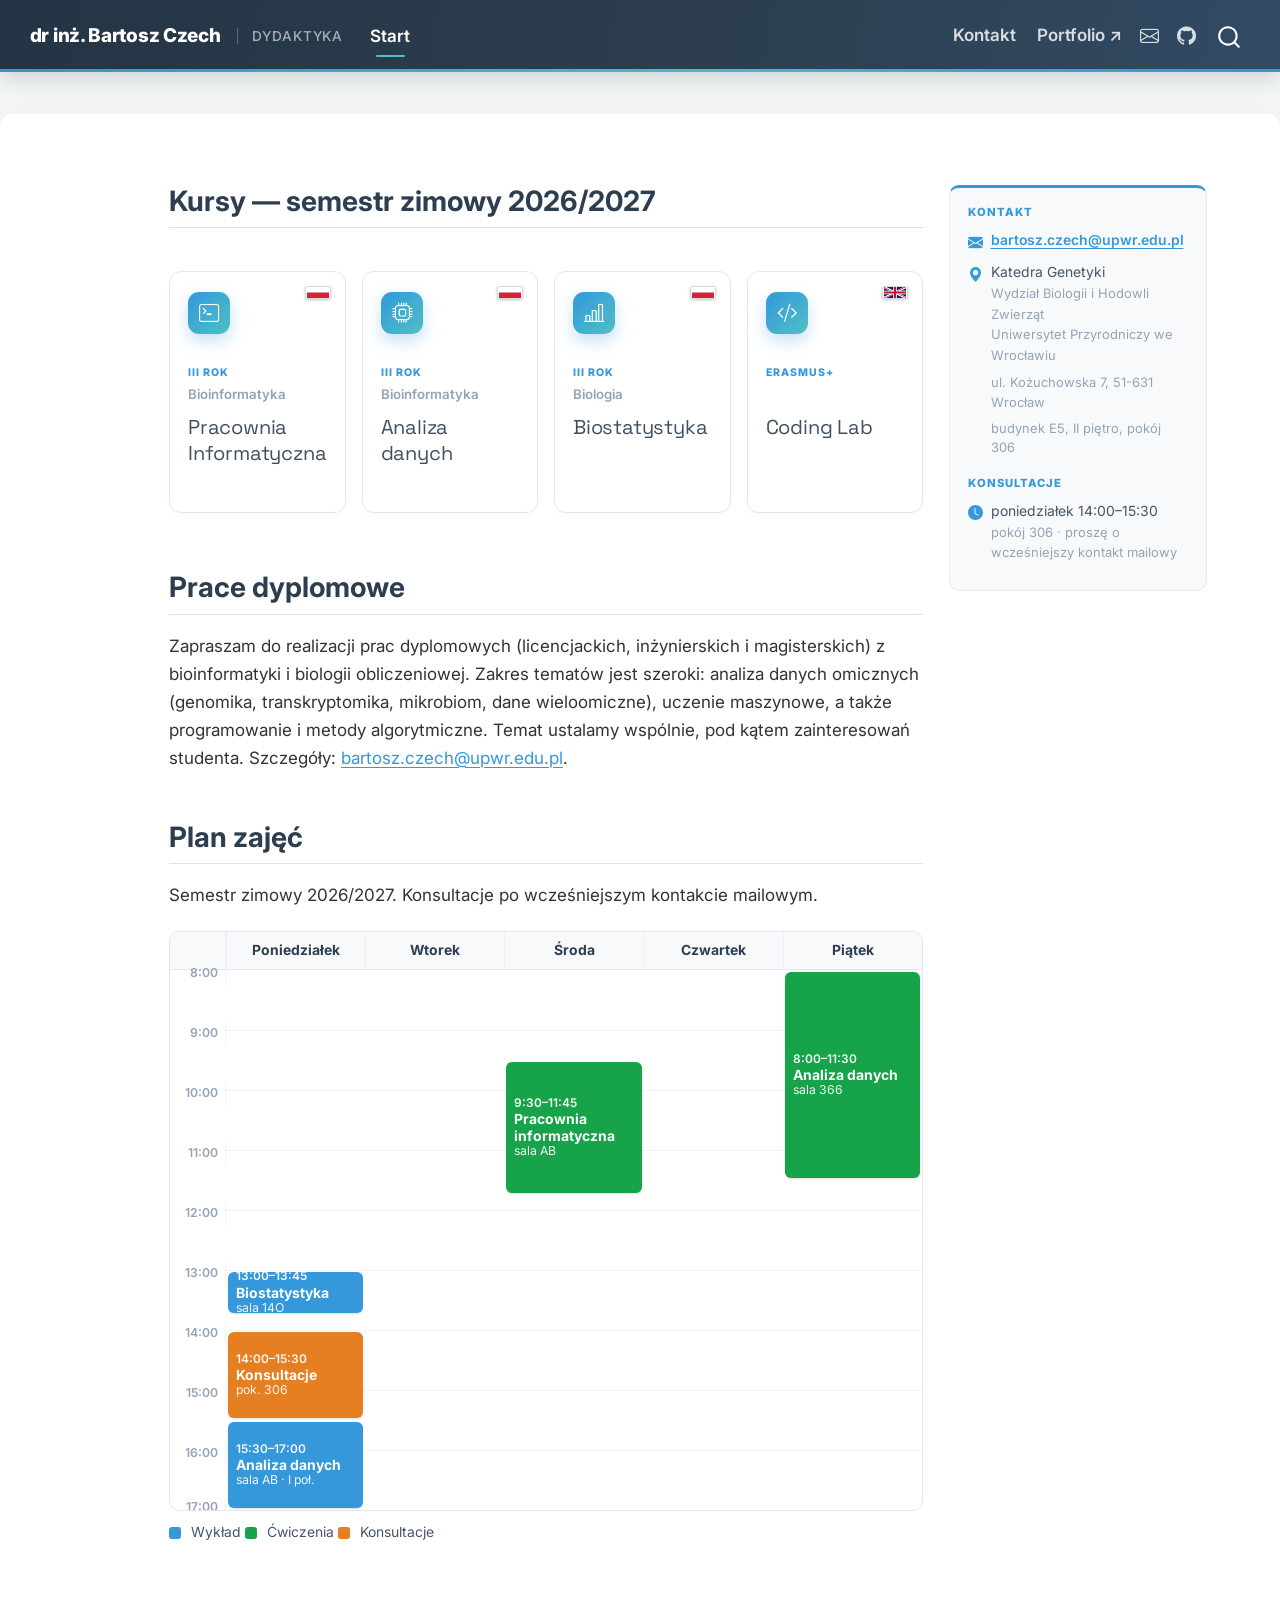
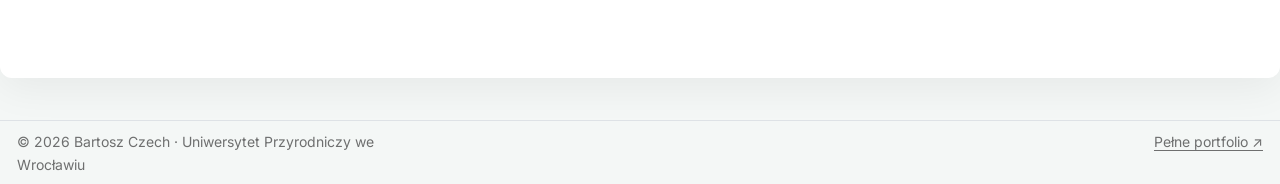
==== teaching/index.html @ 83b8ad3a "feat: add Quarto teaching site at /teaching/" ====
<!DOCTYPE html>
<html xmlns="http://www.w3.org/1999/xhtml" lang="en" xml:lang="en"><head>

<meta charset="utf-8">
<meta name="generator" content="quarto-1.10.18">

<meta name="viewport" content="width=device-width, initial-scale=1.0, user-scalable=yes">


<title>Bartosz Czech — Dydaktyka – dr inż. Bartosz Czech</title>
<style>
/* Default styles provided by pandoc.
** See https://pandoc.org/MANUAL.html#variables-for-html for config info.
*/
span.smallcaps{font-variant: small-caps;}
div.columns{display: flex; gap: 1.5em;}
div.column{flex: auto;}
@media screen {
div.columns{gap: min(4vw, 1.5em);}
div.column{overflow-x: auto;}
}
div.hanging-indent{margin-left: 1.5em; text-indent: -1.5em;}
ul.task-list{list-style: none;}
ul.task-list li input[type="checkbox"] {
  width: 0.8em;
  margin: 0 0.8em 0.2em -1em; /* quarto-specific, see https://github.com/quarto-dev/quarto-cli/issues/4556 */ 
  vertical-align: middle;
}
</style>


<script src="site_libs/quarto-nav/quarto-nav.js"></script>
<script src="site_libs/clipboard/clipboard.min.js"></script>
<script src="site_libs/quarto-search/autocomplete.umd.js"></script>
<script src="site_libs/quarto-search/fuse.min.js"></script>
<script src="site_libs/quarto-search/quarto-search.js"></script>
<meta name="quarto:offset" content="./">
<script src="site_libs/quarto-html/quarto.js" type="module"></script>
<script src="site_libs/quarto-html/tabsets/tabsets.js" type="module"></script>
<script src="site_libs/quarto-html/popper.min.js"></script>
<script src="site_libs/quarto-html/tippy.umd.min.js"></script>
<script src="site_libs/quarto-html/anchor.min.js"></script>
<link href="site_libs/quarto-html/tippy.css" rel="stylesheet">
<link href="site_libs/quarto-html/quarto-syntax-highlighting-64a204ab8560d761af7679ceaba22944.css" rel="stylesheet" id="quarto-text-highlighting-styles">
<script src="site_libs/bootstrap/bootstrap.min.js"></script>
<link href="site_libs/bootstrap/bootstrap-icons.css" rel="stylesheet">
<link href="site_libs/bootstrap/bootstrap-97f51dfbf17e5d8adc5212f2f78171d1.min.css" rel="stylesheet" append-hash="true" id="quarto-bootstrap" data-mode="light">
<script id="quarto-search-options" type="application/json">{
  "location": "navbar",
  "copy-button": false,
  "collapse-after": 3,
  "panel-placement": "end",
  "type": "overlay",
  "limit": 50,
  "keyboard-shortcut": [
    "f",
    "/",
    "s"
  ],
  "language": {
    "search-no-results-text": "No results",
    "search-matching-documents-text": "matching documents",
    "search-copy-link-title": "Copy link to search",
    "search-hide-matches-text": "Hide additional matches",
    "search-more-match-text": "more match in this document",
    "search-more-matches-text": "more matches in this document",
    "search-clear-button-title": "Clear",
    "search-text-placeholder": "",
    "search-detached-cancel-button-title": "Cancel",
    "search-submit-button-title": "Submit",
    "search-label": "Search"
  }
}</script>
<style>html{ scroll-behavior: smooth; }</style>


</head>

<body class="nav-fixed quarto-light">

<div id="quarto-search-results"></div>
  <header id="quarto-header" class="headroom fixed-top">
    <nav class="navbar navbar-expand-lg " data-bs-theme="dark">
      <div class="navbar-container container-fluid">
      <div class="navbar-brand-container mx-auto">
    <a class="navbar-brand" href="./index.html">
    <span class="navbar-title">dr inż. Bartosz Czech</span>
    </a>
  </div>
            <div id="quarto-search" class="" title="Search"></div>
          <button class="navbar-toggler" type="button" data-bs-toggle="collapse" data-bs-target="#navbarCollapse" aria-controls="navbarCollapse" role="menu" aria-expanded="false" aria-label="Toggle navigation" onclick="if (window.quartoToggleHeadroom) { window.quartoToggleHeadroom(); }">
  <span class="navbar-toggler-icon"></span>
</button>
          <div class="collapse navbar-collapse" id="navbarCollapse">
            <ul class="navbar-nav navbar-nav-scroll me-auto">
  <li class="nav-item">
    <a class="nav-link active" href="./index.html" aria-current="page"> 
<span class="menu-text">Start</span></a>
  </li>  
</ul>
            <ul class="navbar-nav navbar-nav-scroll ms-auto">
  <li class="nav-item">
    <a class="nav-link" href="./index.html#kontakt"> 
<span class="menu-text">Kontakt</span></a>
  </li>  
  <li class="nav-item">
    <a class="nav-link" href="https://bczech.github.io"> 
<span class="menu-text">Portfolio ↗</span></a>
  </li>  
  <li class="nav-item compact">
    <a class="nav-link" href="mailto:bartosz.czech@upwr.edu.pl"> <i class="bi bi-envelope" role="img" aria-label="Email">
</i> 
<span class="menu-text"></span></a>
  </li>  
  <li class="nav-item compact">
    <a class="nav-link" href="https://github.com/bczech"> <i class="bi bi-github" role="img" aria-label="GitHub">
</i> 
<span class="menu-text"></span></a>
  </li>  
</ul>
          </div> <!-- /navcollapse -->
            <div class="quarto-navbar-tools">
</div>
      </div> <!-- /container-fluid -->
    </nav>
</header>
<!-- content -->
<div id="quarto-content" class="quarto-container page-columns page-rows-contents page-layout-article page-navbar">
<!-- sidebar -->
<!-- margin-sidebar -->
    <div id="quarto-margin-sidebar" class="sidebar margin-sidebar zindex-bottom">
    </div>
<!-- main -->
<main class="content page-columns page-full" id="quarto-document-content"><header id="title-block-header" class="quarto-title-block"></header>




<section id="kursy-semestr-zimowy-20262027" class="level2 page-columns page-full">
<h2 class="anchored" data-anchor-id="kursy-semestr-zimowy-20262027">Kursy — semestr zimowy 2026/2027</h2>

<div class="no-row-height column-margin column-container"><div class="">
<div id="kontakt" class="contact-card">
<p><span class="cc-label">Kontakt</span></p>
<p><span class="cc-row"><span class="bi bi-envelope-fill"></span><a href="mailto:bartosz.czech@upwr.edu.pl">bartosz.czech@upwr.edu.pl</a></span></p>
<p><span class="cc-row"><span class="bi bi-geo-alt-fill"></span><span class="cc-grp">Katedra Genetyki<br><span class="cc-dim">Wydział Biologii i Hodowli Zwierząt</span><br><span class="cc-dim">Uniwersytet Przyrodniczy we Wrocławiu</span></span><span class="cc-grp cc-dim">ul. Kożuchowska 7, 51-631 Wrocław</span><span class="cc-grp cc-dim">budynek E5, II piętro, pokój 306</span></span></p>
<p><span class="cc-label second">Konsultacje</span></p>
<p><span class="cc-row"><span class="bi bi-clock-fill"></span>poniedziałek 14:00–15:30<br><span class="cc-dim">pokój 306 · proszę o wcześniejszy kontakt mailowy</span></span></p>
</div>
</div></div><div class="card-grid">
<div class="course-card">
<p><span class="card-flag" role="img" aria-label="Zajęcia w języku polskim" title="Zajęcia po polsku"><svg viewbox="0 0 60 30"><rect width="60" height="15" fill="#fff"></rect><rect y="15" width="60" height="15" fill="#D4213D"></rect></svg></span> <span class="card-icon bi bi-terminal"></span></p>
<div class="kicker">
<p><span class="c-year">III rok</span> <span class="c-field">Bioinformatyka</span></p>
</div>
<section id="pracownia-informatyczna" class="level3">
<h3 class="anchored" data-anchor-id="pracownia-informatyczna"><a href="./kursy/pracownia-informatyczna.html" class="stretched-link">Pracownia Informatyczna</a></h3>
</section>
</div>
<div class="course-card">
<p><span class="card-flag" role="img" aria-label="Zajęcia w języku polskim" title="Zajęcia po polsku"><svg viewbox="0 0 60 30"><rect width="60" height="15" fill="#fff"></rect><rect y="15" width="60" height="15" fill="#D4213D"></rect></svg></span> <span class="card-icon bi bi-cpu"></span></p>
<div class="kicker">
<p><span class="c-year">III rok</span> <span class="c-field">Bioinformatyka</span></p>
</div>
<section id="analiza-danych" class="level3">
<h3 class="anchored" data-anchor-id="analiza-danych"><a href="./kursy/analiza-danych.html" class="stretched-link">Analiza danych</a></h3>
</section>
</div>
<div class="course-card">
<p><span class="card-flag" role="img" aria-label="Zajęcia w języku polskim" title="Zajęcia po polsku"><svg viewbox="0 0 60 30"><rect width="60" height="15" fill="#fff"></rect><rect y="15" width="60" height="15" fill="#D4213D"></rect></svg></span> <span class="card-icon bi bi-bar-chart-line"></span></p>
<div class="kicker">
<p><span class="c-year">III rok</span> <span class="c-field">Biologia</span></p>
</div>
<section id="biostatystyka" class="level3">
<h3 class="anchored" data-anchor-id="biostatystyka"><a href="./kursy/biostatystyka.html" class="stretched-link">Biostatystyka</a></h3>
</section>
</div>
<div class="course-card">
<p><span class="card-flag" role="img" aria-label="Course taught in English" title="Taught in English"><svg viewbox="0 0 60 30"><clippath id="ukc1"><path d="M0,0 v30 h60 v-30 z"></path></clippath><clippath id="ukc2"><path d="M30,15 h30 v15 z v15 h-30 z h-30 v-15 z v-15 h30 z"></path></clippath><g clip-path="url(#ukc1)"><path d="M0,0 v30 h60 v-30 z" fill="#012169"></path><path d="M0,0 L60,30 M60,0 L0,30" stroke="#fff" stroke-width="6"></path><path d="M0,0 L60,30 M60,0 L0,30" clip-path="url(#ukc2)" stroke="#C8102E" stroke-width="4"></path><path d="M30,0 v30 M0,15 h60" stroke="#fff" stroke-width="10"></path><path d="M30,0 v30 M0,15 h60" stroke="#C8102E" stroke-width="6"></path></g></svg></span> <span class="card-icon bi bi-code-slash"></span></p>
<div class="kicker">
<p><span class="c-year">Erasmus+</span> <span class="c-field">&nbsp;</span></p>
</div>
<section id="coding-lab" class="level3">
<h3 class="anchored" data-anchor-id="coding-lab"><a href="./kursy/coding-lab.html" class="stretched-link">Coding Lab</a></h3>
</section>
</div>
</div>
</section>
<section id="prace-dyplomowe" class="level2">
<h2 class="anchored" data-anchor-id="prace-dyplomowe">Prace dyplomowe</h2>
<p>Zapraszam do realizacji prac dyplomowych (licencjackich, inżynierskich i magisterskich) z bioinformatyki i biologii obliczeniowej. Zakres tematów jest szeroki: analiza danych omicznych (genomika, transkryptomika, mikrobiom, dane wieloomiczne), uczenie maszynowe, a także programowanie i metody algorytmiczne. Temat ustalamy wspólnie, pod kątem zainteresowań studenta. Szczegóły: <a href="mailto:bartosz.czech@upwr.edu.pl">bartosz.czech@upwr.edu.pl</a>.</p>
</section>
<section id="plan" class="level2">
<h2 class="anchored" data-anchor-id="plan">Plan zajęć</h2>
<p>Semestr zimowy 2026/2027. Konsultacje po wcześniejszym kontakcie mailowym.</p>
<div class="timetable-wrap">
<div class="timetable">
<div class="corner">

</div>
<div class="day-head" style="grid-column:2">
Poniedziałek
</div>
<div class="day-head" style="grid-column:3">
Wtorek
</div>
<div class="day-head" style="grid-column:4">
Środa
</div>
<div class="day-head" style="grid-column:5">
Czwartek
</div>
<div class="day-head" style="grid-column:6">
Piątek
</div>
<div class="time-label" style="grid-row:2">
8:00
</div>
<div class="time-label" style="grid-row:6">
9:00
</div>
<div class="time-label" style="grid-row:10">
10:00
</div>
<div class="time-label" style="grid-row:14">
11:00
</div>
<div class="time-label" style="grid-row:18">
12:00
</div>
<div class="time-label" style="grid-row:22">
13:00
</div>
<div class="time-label" style="grid-row:26">
14:00
</div>
<div class="time-label" style="grid-row:30">
15:00
</div>
<div class="time-label" style="grid-row:34">
16:00
</div>
<div class="time-label end" style="grid-row:37">
17:00
</div>
<div class="hour-line" style="grid-row:6">

</div>
<div class="hour-line" style="grid-row:10">

</div>
<div class="hour-line" style="grid-row:14">

</div>
<div class="hour-line" style="grid-row:18">

</div>
<div class="hour-line" style="grid-row:22">

</div>
<div class="hour-line" style="grid-row:26">

</div>
<div class="hour-line" style="grid-row:30">

</div>
<div class="hour-line" style="grid-row:34">

</div>
<div class="ev wyklad" style="grid-column:2;grid-row:22/25">
<span class="t">13:00–13:45</span><span class="n">Biostatystyka</span><span class="r">sala 14O</span>
</div>
<div class="ev konsultacje" style="grid-column:2;grid-row:26/32">
<span class="t">14:00–15:30</span><span class="n">Konsultacje</span><span class="r">pok. 306</span>
</div>
<div class="ev wyklad" style="grid-column:2;grid-row:32/38">
<span class="t">15:30–17:00</span><span class="n">Analiza danych</span><span class="r">sala AB · I poł.</span>
</div>
<div class="ev cwiczenia" style="grid-column:4;grid-row:8/17">
<span class="t">9:30–11:45</span><span class="n">Pracownia informatyczna</span><span class="r">sala AB</span>
</div>
<div class="ev cwiczenia" style="grid-column:6;grid-row:2/16">
<span class="t">8:00–11:30</span><span class="n">Analiza danych</span><span class="r">sala 366</span>
</div>
</div>
</div>
<div class="tt-legend">
<p><span><i style="background:#3498db"></i> Wykład</span> <span><i style="background:#16a34a"></i> Ćwiczenia</span> <span><i style="background:#e67e22"></i> Konsultacje</span></p>
</div>


</section>

</main> <!-- /main -->
<script id="quarto-html-after-body" type="application/javascript">
  window.document.addEventListener("DOMContentLoaded", function (event) {
    const icon = "";
    const anchorJS = new window.AnchorJS();
    anchorJS.options = {
      placement: 'right',
      icon: icon
    };
    anchorJS.add('.anchored');
    const isCodeAnnotation = (el) => {
      for (const clz of el.classList) {
        if (clz.startsWith('code-annotation-')) {                     
          return true;
        }
      }
      return false;
    }
    const onCopySuccess = function(e) {
      // button target
      const button = e.trigger;
      // don't keep focus
      button.blur();
      // flash "checked"
      button.classList.add('code-copy-button-checked');
      var currentTitle = button.getAttribute("title");
      button.setAttribute("title", "Copied!");
      let tooltip;
      if (window.bootstrap) {
        button.setAttribute("data-bs-toggle", "tooltip");
        button.setAttribute("data-bs-placement", "left");
        button.setAttribute("data-bs-title", "Copied!");
        tooltip = new bootstrap.Tooltip(button, 
          { trigger: "manual", 
            customClass: "code-copy-button-tooltip",
            offset: [0, -8]});
        tooltip.show();    
      }
      setTimeout(function() {
        if (tooltip) {
          tooltip.hide();
          button.removeAttribute("data-bs-title");
          button.removeAttribute("data-bs-toggle");
          button.removeAttribute("data-bs-placement");
        }
        button.setAttribute("title", currentTitle);
        button.classList.remove('code-copy-button-checked');
      }, 1000);
      // clear code selection
      e.clearSelection();
    }
    const getTextToCopy = function(trigger) {
      const outerScaffold = trigger.parentElement.cloneNode(true);
      const codeEl = outerScaffold.querySelector('code');
      for (const childEl of codeEl.children) {
        if (isCodeAnnotation(childEl)) {
          childEl.remove();
        }
      }
      return codeEl.innerText;
    }
    const clipboard = new window.ClipboardJS('.code-copy-button:not([data-in-quarto-modal])', {
      text: getTextToCopy
    });
    clipboard.on('success', onCopySuccess);
    if (window.document.getElementById('quarto-embedded-source-code-modal')) {
      const clipboardModal = new window.ClipboardJS('.code-copy-button[data-in-quarto-modal]', {
        text: getTextToCopy,
        container: window.document.getElementById('quarto-embedded-source-code-modal')
      });
      clipboardModal.on('success', onCopySuccess);
    }
      var localhostRegex = new RegExp(/^(?:http|https):\/\/localhost\:?[0-9]*\//);
      var mailtoRegex = new RegExp(/^mailto:/);
        var filterRegex = new RegExp("https:\/\/bczech\.github\.io\/teaching\/");
      var isInternal = (href) => {
          return filterRegex.test(href) || localhostRegex.test(href) || mailtoRegex.test(href);
      }
      // Inspect non-navigation links and adorn them if external
     var links = window.document.querySelectorAll('a[href]:not(.nav-link):not(.navbar-brand):not(.toc-action):not(.sidebar-link):not(.sidebar-item-toggle):not(.pagination-link):not(.no-external):not([aria-hidden]):not(.dropdown-item):not(.quarto-navigation-tool):not(.about-link)');
      for (var i=0; i<links.length; i++) {
        const link = links[i];
        if (!isInternal(link.href)) {
          // undo the damage that might have been done by quarto-nav.js in the case of
          // links that we want to consider external
          if (link.dataset.originalHref !== undefined) {
            link.href = link.dataset.originalHref;
          }
            // target, if specified
            link.setAttribute("target", "_blank");
            if (link.getAttribute("rel") === null) {
              link.setAttribute("rel", "noopener");
            }
        }
      }
    function tippyHover(el, contentFn, onTriggerFn, onUntriggerFn) {
      const config = {
        allowHTML: true,
        maxWidth: 500,
        delay: 100,
        arrow: false,
        appendTo: function(el) {
            return el.parentElement;
        },
        interactive: true,
        interactiveBorder: 10,
        theme: 'quarto',
        placement: 'bottom-start',
      };
      if (contentFn) {
        config.content = contentFn;
      }
      if (onTriggerFn) {
        config.onTrigger = onTriggerFn;
      }
      if (onUntriggerFn) {
        config.onUntrigger = onUntriggerFn;
      }
      window.tippy(el, config); 
    }
    const noterefs = window.document.querySelectorAll('a[role="doc-noteref"]');
    for (var i=0; i<noterefs.length; i++) {
      const ref = noterefs[i];
      tippyHover(ref, function() {
        // use id or data attribute instead here
        let href = ref.getAttribute('data-footnote-href') || ref.getAttribute('href');
        try { href = new URL(href).hash; } catch {}
        const id = href.replace(/^#\/?/, "");
        const note = window.document.getElementById(id);
        if (note) {
          return note.innerHTML;
        } else {
          return "";
        }
      });
    }
    const xrefs = window.document.querySelectorAll('a.quarto-xref');
    const processXRef = (id, note) => {
      // Strip column container classes
      const stripColumnClz = (el) => {
        el.classList.remove("page-full", "page-columns");
        if (el.children) {
          for (const child of el.children) {
            stripColumnClz(child);
          }
        }
      }
      stripColumnClz(note)
      if (id === null || id.startsWith('sec-')) {
        // Special case sections, only their first couple elements
        const container = document.createElement("div");
        if (note.children && note.children.length > 2) {
          container.appendChild(note.children[0].cloneNode(true));
          for (let i = 1; i < note.children.length; i++) {
            const child = note.children[i];
            if (child.tagName === "P" && child.innerText === "") {
              continue;
            } else {
              container.appendChild(child.cloneNode(true));
              break;
            }
          }
          if (window.Quarto?.typesetMath) {
            window.Quarto.typesetMath(container);
          }
          return container.innerHTML
        } else {
          if (window.Quarto?.typesetMath) {
            window.Quarto.typesetMath(note);
          }
          return note.innerHTML;
        }
      } else {
        // Remove any anchor links if they are present
        const anchorLink = note.querySelector('a.anchorjs-link');
        if (anchorLink) {
          anchorLink.remove();
        }
        if (window.Quarto?.typesetMath) {
          window.Quarto.typesetMath(note);
        }
        if (note.classList.contains("callout")) {
          return note.outerHTML;
        } else {
          return note.innerHTML;
        }
      }
    }
    for (var i=0; i<xrefs.length; i++) {
      const xref = xrefs[i];
      tippyHover(xref, undefined, function(instance) {
        instance.disable();
        let url = xref.getAttribute('href');
        let hash = undefined; 
        if (url.startsWith('#')) {
          hash = url;
        } else {
          try { hash = new URL(url).hash; } catch {}
        }
        if (hash) {
          const id = hash.replace(/^#\/?/, "");
          const note = window.document.getElementById(id);
          if (note !== null) {
            try {
              const html = processXRef(id, note.cloneNode(true));
              instance.setContent(html);
            } finally {
              instance.enable();
              instance.show();
            }
          } else {
            // See if we can fetch this
            fetch(url.split('#')[0])
            .then(res => res.text())
            .then(html => {
              const parser = new DOMParser();
              const htmlDoc = parser.parseFromString(html, "text/html");
              const note = htmlDoc.getElementById(id);
              if (note !== null) {
                const html = processXRef(id, note);
                instance.setContent(html);
              } 
            }).finally(() => {
              instance.enable();
              instance.show();
            });
          }
        } else {
          // See if we can fetch a full url (with no hash to target)
          // This is a special case and we should probably do some content thinning / targeting
          fetch(url)
          .then(res => res.text())
          .then(html => {
            const parser = new DOMParser();
            const htmlDoc = parser.parseFromString(html, "text/html");
            const note = htmlDoc.querySelector('main.content');
            if (note !== null) {
              // This should only happen for chapter cross references
              // (since there is no id in the URL)
              // remove the first header
              if (note.children.length > 0 && note.children[0].tagName === "HEADER") {
                note.children[0].remove();
              }
              const html = processXRef(null, note);
              instance.setContent(html);
            } 
          }).finally(() => {
            instance.enable();
            instance.show();
          });
        }
      }, function(instance) {
      });
    }
        let selectedAnnoteEl;
        const selectorForAnnotation = ( cell, annotation) => {
          let cellAttr = 'data-code-cell="' + cell + '"';
          let lineAttr = 'data-code-annotation="' +  annotation + '"';
          const selector = 'span[' + cellAttr + '][' + lineAttr + ']';
          return selector;
        }
        const selectCodeLines = (annoteEl) => {
          const doc = window.document;
          const targetCell = annoteEl.getAttribute("data-target-cell");
          const targetAnnotation = annoteEl.getAttribute("data-target-annotation");
          const annoteSpan = window.document.querySelector(selectorForAnnotation(targetCell, targetAnnotation));
          const lines = annoteSpan.getAttribute("data-code-lines").split(",");
          const lineIds = lines.map((line) => {
            return targetCell + "-" + line;
          })
          let top = null;
          let height = null;
          let parent = null;
          if (lineIds.length > 0) {
              //compute the position of the single el (top and bottom and make a div)
              const el = window.document.getElementById(lineIds[0]);
              top = el.offsetTop;
              height = el.offsetHeight;
              parent = el.parentElement.parentElement;
            if (lineIds.length > 1) {
              const lastEl = window.document.getElementById(lineIds[lineIds.length - 1]);
              const bottom = lastEl.offsetTop + lastEl.offsetHeight;
              height = bottom - top;
            }
            if (top !== null && height !== null && parent !== null) {
              // cook up a div (if necessary) and position it 
              let div = window.document.getElementById("code-annotation-line-highlight");
              if (div === null) {
                div = window.document.createElement("div");
                div.setAttribute("id", "code-annotation-line-highlight");
                div.style.position = 'absolute';
                parent.appendChild(div);
              }
              div.style.top = top - 2 + "px";
              div.style.height = height + 4 + "px";
              div.style.left = 0;
              let gutterDiv = window.document.getElementById("code-annotation-line-highlight-gutter");
              if (gutterDiv === null) {
                gutterDiv = window.document.createElement("div");
                gutterDiv.setAttribute("id", "code-annotation-line-highlight-gutter");
                gutterDiv.style.position = 'absolute';
                const codeCell = window.document.getElementById(targetCell);
                const gutter = codeCell.querySelector('.code-annotation-gutter');
                gutter.appendChild(gutterDiv);
              }
              gutterDiv.style.top = top - 2 + "px";
              gutterDiv.style.height = height + 4 + "px";
            }
            selectedAnnoteEl = annoteEl;
          }
        };
        const unselectCodeLines = () => {
          const elementsIds = ["code-annotation-line-highlight", "code-annotation-line-highlight-gutter"];
          elementsIds.forEach((elId) => {
            const div = window.document.getElementById(elId);
            if (div) {
              div.remove();
            }
          });
          selectedAnnoteEl = undefined;
        };
          // Handle positioning of the toggle
      window.addEventListener(
        "resize",
        throttle(() => {
          elRect = undefined;
          if (selectedAnnoteEl) {
            selectCodeLines(selectedAnnoteEl);
          }
        }, 10)
      );
      function throttle(fn, ms) {
      let throttle = false;
      let timer;
        return (...args) => {
          if(!throttle) { // first call gets through
              fn.apply(this, args);
              throttle = true;
          } else { // all the others get throttled
              if(timer) clearTimeout(timer); // cancel #2
              timer = setTimeout(() => {
                fn.apply(this, args);
                timer = throttle = false;
              }, ms);
          }
        };
      }
        // Attach click handler to the DT
        const annoteDls = window.document.querySelectorAll('dt[data-target-cell]');
        for (const annoteDlNode of annoteDls) {
          annoteDlNode.addEventListener('click', (event) => {
            const clickedEl = event.target;
            if (clickedEl !== selectedAnnoteEl) {
              unselectCodeLines();
              const activeEl = window.document.querySelector('dt[data-target-cell].code-annotation-active');
              if (activeEl) {
                activeEl.classList.remove('code-annotation-active');
              }
              selectCodeLines(clickedEl);
              clickedEl.classList.add('code-annotation-active');
            } else {
              // Unselect the line
              unselectCodeLines();
              clickedEl.classList.remove('code-annotation-active');
            }
          });
        }
    const findCites = (el) => {
      const parentEl = el.parentElement;
      if (parentEl) {
        const cites = parentEl.dataset.cites;
        if (cites) {
          return {
            el,
            cites: cites.split(' ')
          };
        } else {
          return findCites(el.parentElement)
        }
      } else {
        return undefined;
      }
    };
    var bibliorefs = window.document.querySelectorAll('a[role="doc-biblioref"]');
    for (var i=0; i<bibliorefs.length; i++) {
      const ref = bibliorefs[i];
      const citeInfo = findCites(ref);
      if (citeInfo) {
        tippyHover(citeInfo.el, function() {
          var popup = window.document.createElement('div');
          citeInfo.cites.forEach(function(cite) {
            var citeDiv = window.document.createElement('div');
            citeDiv.classList.add('hanging-indent');
            citeDiv.classList.add('csl-entry');
            var biblioDiv = window.document.getElementById('ref-' + cite);
            if (biblioDiv) {
              citeDiv.innerHTML = biblioDiv.innerHTML;
            }
            popup.appendChild(citeDiv);
          });
          return popup.innerHTML;
        });
      }
    }
  });
  </script>
</div> <!-- /content -->
<footer class="footer">
  <div class="nav-footer">
    <div class="nav-footer-left">
<p>© 2026 Bartosz Czech · Uniwersytet Przyrodniczy we Wrocławiu</p>
</div>   
    <div class="nav-footer-center">
      &nbsp;
    </div>
    <div class="nav-footer-right">
<p><a href="https://bczech.github.io">Pełne portfolio ↗</a></p>
</div>
  </div>
</footer>




<script src="site_libs/quarto-html/zenscroll-min.js"></script>
</body></html>
---- teaching/site_libs/quarto-html/tippy.css ----
.tippy-box[data-animation=fade][data-state=hidden]{opacity:0}[data-tippy-root]{max-width:calc(100vw - 10px)}.tippy-box{position:relative;background-color:#333;color:#fff;border-radius:4px;font-size:14px;line-height:1.4;white-space:normal;outline:0;transition-property:transform,visibility,opacity}.tippy-box[data-placement^=top]>.tippy-arrow{bottom:0}.tippy-box[data-placement^=top]>.tippy-arrow:before{bottom:-7px;left:0;border-width:8px 8px 0;border-top-color:initial;transform-origin:center top}.tippy-box[data-placement^=bottom]>.tippy-arrow{top:0}.tippy-box[data-placement^=bottom]>.tippy-arrow:before{top:-7px;left:0;border-width:0 8px 8px;border-bottom-color:initial;transform-origin:center bottom}.tippy-box[data-placement^=left]>.tippy-arrow{right:0}.tippy-box[data-placement^=left]>.tippy-arrow:before{border-width:8px 0 8px 8px;border-left-color:initial;right:-7px;transform-origin:center left}.tippy-box[data-placement^=right]>.tippy-arrow{left:0}.tippy-box[data-placement^=right]>.tippy-arrow:before{left:-7px;border-width:8px 8px 8px 0;border-right-color:initial;transform-origin:center right}.tippy-box[data-inertia][data-state=visible]{transition-timing-function:cubic-bezier(.54,1.5,.38,1.11)}.tippy-arrow{width:16px;height:16px;color:#333}.tippy-arrow:before{content:"";position:absolute;border-color:transparent;border-style:solid}.tippy-content{position:relative;padding:5px 9px;z-index:1}
---- teaching/site_libs/quarto-html/quarto-syntax-highlighting-64a204ab8560d761af7679ceaba22944.css ----
/* quarto syntax highlight colors */
:root {
  --quarto-hl-ot-color: #003B4F;
  --quarto-hl-at-color: #657422;
  --quarto-hl-ss-color: #20794D;
  --quarto-hl-an-color: #5E5E5E;
  --quarto-hl-fu-color: #4758AB;
  --quarto-hl-st-color: #20794D;
  --quarto-hl-cf-color: #003B4F;
  --quarto-hl-op-color: #5E5E5E;
  --quarto-hl-er-color: #AD0000;
  --quarto-hl-bn-color: #AD0000;
  --quarto-hl-al-color: #AD0000;
  --quarto-hl-va-color: #111111;
  --quarto-hl-bu-color: inherit;
  --quarto-hl-ex-color: inherit;
  --quarto-hl-pp-color: #AD0000;
  --quarto-hl-in-color: #5E5E5E;
  --quarto-hl-vs-color: #20794D;
  --quarto-hl-wa-color: #5E5E5E;
  --quarto-hl-do-color: #5E5E5E;
  --quarto-hl-im-color: #00769E;
  --quarto-hl-ch-color: #20794D;
  --quarto-hl-dt-color: #AD0000;
  --quarto-hl-fl-color: #AD0000;
  --quarto-hl-co-color: #5E5E5E;
  --quarto-hl-cv-color: #5E5E5E;
  --quarto-hl-cn-color: #8f5902;
  --quarto-hl-sc-color: #5E5E5E;
  --quarto-hl-dv-color: #AD0000;
  --quarto-hl-kw-color: #003B4F;
}

/* other quarto variables */
:root {
  --quarto-font-monospace: SFMono-Regular, Menlo, Monaco, Consolas, "Liberation Mono", "Courier New", monospace;
}

/* syntax highlight based on Pandoc's rules */
pre > code.sourceCode > span {
  color: #003B4F;
}

code.sourceCode > span {
  color: #003B4F;
}

div.sourceCode,
div.sourceCode pre.sourceCode {
  color: #003B4F;
}

/* Normal */
code span {
  color: #003B4F;
}

/* Alert */
code span.al {
  color: #AD0000;
  font-style: inherit;
}

/* Annotation */
code span.an {
  color: #5E5E5E;
  font-style: inherit;
}

/* Attribute */
code span.at {
  color: #657422;
  font-style: inherit;
}

/* BaseN */
code span.bn {
  color: #AD0000;
  font-style: inherit;
}

/* BuiltIn */
code span.bu {
  font-style: inherit;
}

/* ControlFlow */
code span.cf {
  color: #003B4F;
  font-weight: bold;
  font-style: inherit;
}

/* Char */
code span.ch {
  color: #20794D;
  font-style: inherit;
}

/* Constant */
code span.cn {
  color: #8f5902;
  font-style: inherit;
}

/* Comment */
code span.co {
  color: #5E5E5E;
  font-style: inherit;
}

/* CommentVar */
code span.cv {
  color: #5E5E5E;
  font-style: italic;
}

/* Documentation */
code span.do {
  color: #5E5E5E;
  font-style: italic;
}

/* DataType */
code span.dt {
  color: #AD0000;
  font-style: inherit;
}

/* DecVal */
code span.dv {
  color: #AD0000;
  font-style: inherit;
}

/* Error */
code span.er {
  color: #AD0000;
  font-style: inherit;
}

/* Extension */
code span.ex {
  font-style: inherit;
}

/* Float */
code span.fl {
  color: #AD0000;
  font-style: inherit;
}

/* Function */
code span.fu {
  color: #4758AB;
  font-style: inherit;
}

/* Import */
code span.im {
  color: #00769E;
  font-style: inherit;
}

/* Information */
code span.in {
  color: #5E5E5E;
  font-style: inherit;
}

/* Keyword */
code span.kw {
  color: #003B4F;
  font-weight: bold;
  font-style: inherit;
}

/* Operator */
code span.op {
  color: #5E5E5E;
  font-style: inherit;
}

/* Other */
code span.ot {
  color: #003B4F;
  font-style: inherit;
}

/* Preprocessor */
code span.pp {
  color: #AD0000;
  font-style: inherit;
}

/* SpecialChar */
code span.sc {
  color: #5E5E5E;
  font-style: inherit;
}

/* SpecialString */
code span.ss {
  color: #20794D;
  font-style: inherit;
}

/* String */
code span.st {
  color: #20794D;
  font-style: inherit;
}

/* Variable */
code span.va {
  color: #111111;
  font-style: inherit;
}

/* VerbatimString */
code span.vs {
  color: #20794D;
  font-style: inherit;
}

/* Warning */
code span.wa {
  color: #5E5E5E;
  font-style: italic;
}

.prevent-inlining {
  content: "</";
}

/*# sourceMappingURL=9d8d5bb603a83b8298b89080a598c93b.css.map */
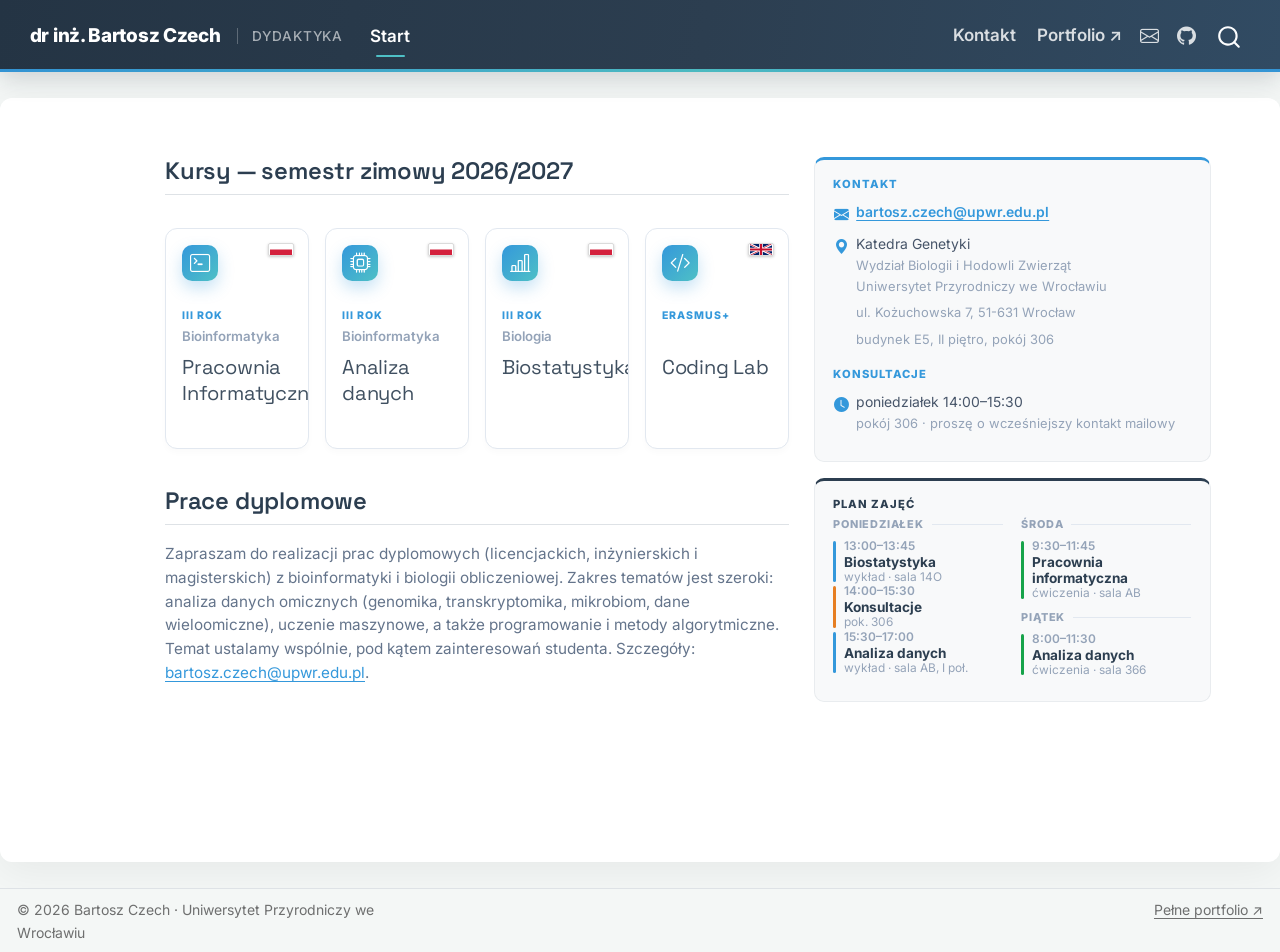
==== commit 2a56b23c: "feat: add weekly schedule to teaching contact sidebar" ====
--- a/teaching/index.html
+++ b/teaching/index.html
@@ -44,7 +44,7 @@
 <link href="site_libs/quarto-html/quarto-syntax-highlighting-64a204ab8560d761af7679ceaba22944.css" rel="stylesheet" id="quarto-text-highlighting-styles">
 <script src="site_libs/bootstrap/bootstrap.min.js"></script>
 <link href="site_libs/bootstrap/bootstrap-icons.css" rel="stylesheet">
-<link href="site_libs/bootstrap/bootstrap-97f51dfbf17e5d8adc5212f2f78171d1.min.css" rel="stylesheet" append-hash="true" id="quarto-bootstrap" data-mode="light">
+<link href="site_libs/bootstrap/bootstrap-880730f55ff78e3d33dbccb1461b6170.min.css" rel="stylesheet" append-hash="true" id="quarto-bootstrap" data-mode="light">
 <script id="quarto-search-options" type="application/json">{
   "location": "navbar",
   "copy-button": false,
@@ -147,6 +147,25 @@
 <p><span class="cc-label second">Konsultacje</span></p>
 <p><span class="cc-row"><span class="bi bi-clock-fill"></span>poniedziałek 14:00–15:30<br><span class="cc-dim">pokój 306 · proszę o wcześniejszy kontakt mailowy</span></span></p>
 </div>
+<div id="plan" class="mini-plan">
+<p><span class="mp-label">Plan zajęć</span></p>
+<div class="mp-cols">
+<div class="mp-dayblock">
+<p><span class="mp-day">poniedziałek</span></p>
+<p><span class="mp-item wyklad"><span class="mp-t">13:00–13:45</span><span class="mp-n">Biostatystyka</span><span class="mp-r">wykład · sala 14O</span></span></p>
+<p><span class="mp-item konsultacje"><span class="mp-t">14:00–15:30</span><span class="mp-n">Konsultacje</span><span class="mp-r">pok. 306</span></span></p>
+<p><span class="mp-item wyklad"><span class="mp-t">15:30–17:00</span><span class="mp-n">Analiza danych</span><span class="mp-r">wykład · sala AB, I poł.</span></span></p>
+</div>
+<div class="mp-dayblock">
+<p><span class="mp-day">środa</span></p>
+<p><span class="mp-item cwiczenia"><span class="mp-t">9:30–11:45</span><span class="mp-n">Pracownia informatyczna</span><span class="mp-r">ćwiczenia · sala AB</span></span></p>
+</div>
+<div class="mp-dayblock">
+<p><span class="mp-day">piątek</span></p>
+<p><span class="mp-item cwiczenia"><span class="mp-t">8:00–11:30</span><span class="mp-n">Analiza danych</span><span class="mp-r">ćwiczenia · sala 366</span></span></p>
+</div>
+</div>
+</div>
 </div></div><div class="card-grid">
 <div class="course-card">
 <p><span class="card-flag" role="img" aria-label="Zajęcia w języku polskim" title="Zajęcia po polsku"><svg viewbox="0 0 60 30"><rect width="60" height="15" fill="#fff"></rect><rect y="15" width="60" height="15" fill="#D4213D"></rect></svg></span> <span class="card-icon bi bi-terminal"></span></p>
@@ -189,104 +208,6 @@
 <section id="prace-dyplomowe" class="level2">
 <h2 class="anchored" data-anchor-id="prace-dyplomowe">Prace dyplomowe</h2>
 <p>Zapraszam do realizacji prac dyplomowych (licencjackich, inżynierskich i magisterskich) z bioinformatyki i biologii obliczeniowej. Zakres tematów jest szeroki: analiza danych omicznych (genomika, transkryptomika, mikrobiom, dane wieloomiczne), uczenie maszynowe, a także programowanie i metody algorytmiczne. Temat ustalamy wspólnie, pod kątem zainteresowań studenta. Szczegóły: <a href="mailto:bartosz.czech@upwr.edu.pl">bartosz.czech@upwr.edu.pl</a>.</p>
-</section>
-<section id="plan" class="level2">
-<h2 class="anchored" data-anchor-id="plan">Plan zajęć</h2>
-<p>Semestr zimowy 2026/2027. Konsultacje po wcześniejszym kontakcie mailowym.</p>
-<div class="timetable-wrap">
-<div class="timetable">
-<div class="corner">
-
-</div>
-<div class="day-head" style="grid-column:2">
-Poniedziałek
-</div>
-<div class="day-head" style="grid-column:3">
-Wtorek
-</div>
-<div class="day-head" style="grid-column:4">
-Środa
-</div>
-<div class="day-head" style="grid-column:5">
-Czwartek
-</div>
-<div class="day-head" style="grid-column:6">
-Piątek
-</div>
-<div class="time-label" style="grid-row:2">
-8:00
-</div>
-<div class="time-label" style="grid-row:6">
-9:00
-</div>
-<div class="time-label" style="grid-row:10">
-10:00
-</div>
-<div class="time-label" style="grid-row:14">
-11:00
-</div>
-<div class="time-label" style="grid-row:18">
-12:00
-</div>
-<div class="time-label" style="grid-row:22">
-13:00
-</div>
-<div class="time-label" style="grid-row:26">
-14:00
-</div>
-<div class="time-label" style="grid-row:30">
-15:00
-</div>
-<div class="time-label" style="grid-row:34">
-16:00
-</div>
-<div class="time-label end" style="grid-row:37">
-17:00
-</div>
-<div class="hour-line" style="grid-row:6">
-
-</div>
-<div class="hour-line" style="grid-row:10">
-
-</div>
-<div class="hour-line" style="grid-row:14">
-
-</div>
-<div class="hour-line" style="grid-row:18">
-
-</div>
-<div class="hour-line" style="grid-row:22">
-
-</div>
-<div class="hour-line" style="grid-row:26">
-
-</div>
-<div class="hour-line" style="grid-row:30">
-
-</div>
-<div class="hour-line" style="grid-row:34">
-
-</div>
-<div class="ev wyklad" style="grid-column:2;grid-row:22/25">
-<span class="t">13:00–13:45</span><span class="n">Biostatystyka</span><span class="r">sala 14O</span>
-</div>
-<div class="ev konsultacje" style="grid-column:2;grid-row:26/32">
-<span class="t">14:00–15:30</span><span class="n">Konsultacje</span><span class="r">pok. 306</span>
-</div>
-<div class="ev wyklad" style="grid-column:2;grid-row:32/38">
-<span class="t">15:30–17:00</span><span class="n">Analiza danych</span><span class="r">sala AB · I poł.</span>
-</div>
-<div class="ev cwiczenia" style="grid-column:4;grid-row:8/17">
-<span class="t">9:30–11:45</span><span class="n">Pracownia informatyczna</span><span class="r">sala AB</span>
-</div>
-<div class="ev cwiczenia" style="grid-column:6;grid-row:2/16">
-<span class="t">8:00–11:30</span><span class="n">Analiza danych</span><span class="r">sala 366</span>
-</div>
-</div>
-</div>
-<div class="tt-legend">
-<p><span><i style="background:#3498db"></i> Wykład</span> <span><i style="background:#16a34a"></i> Ćwiczenia</span> <span><i style="background:#e67e22"></i> Konsultacje</span></p>
-</div>
 
 
 </section>
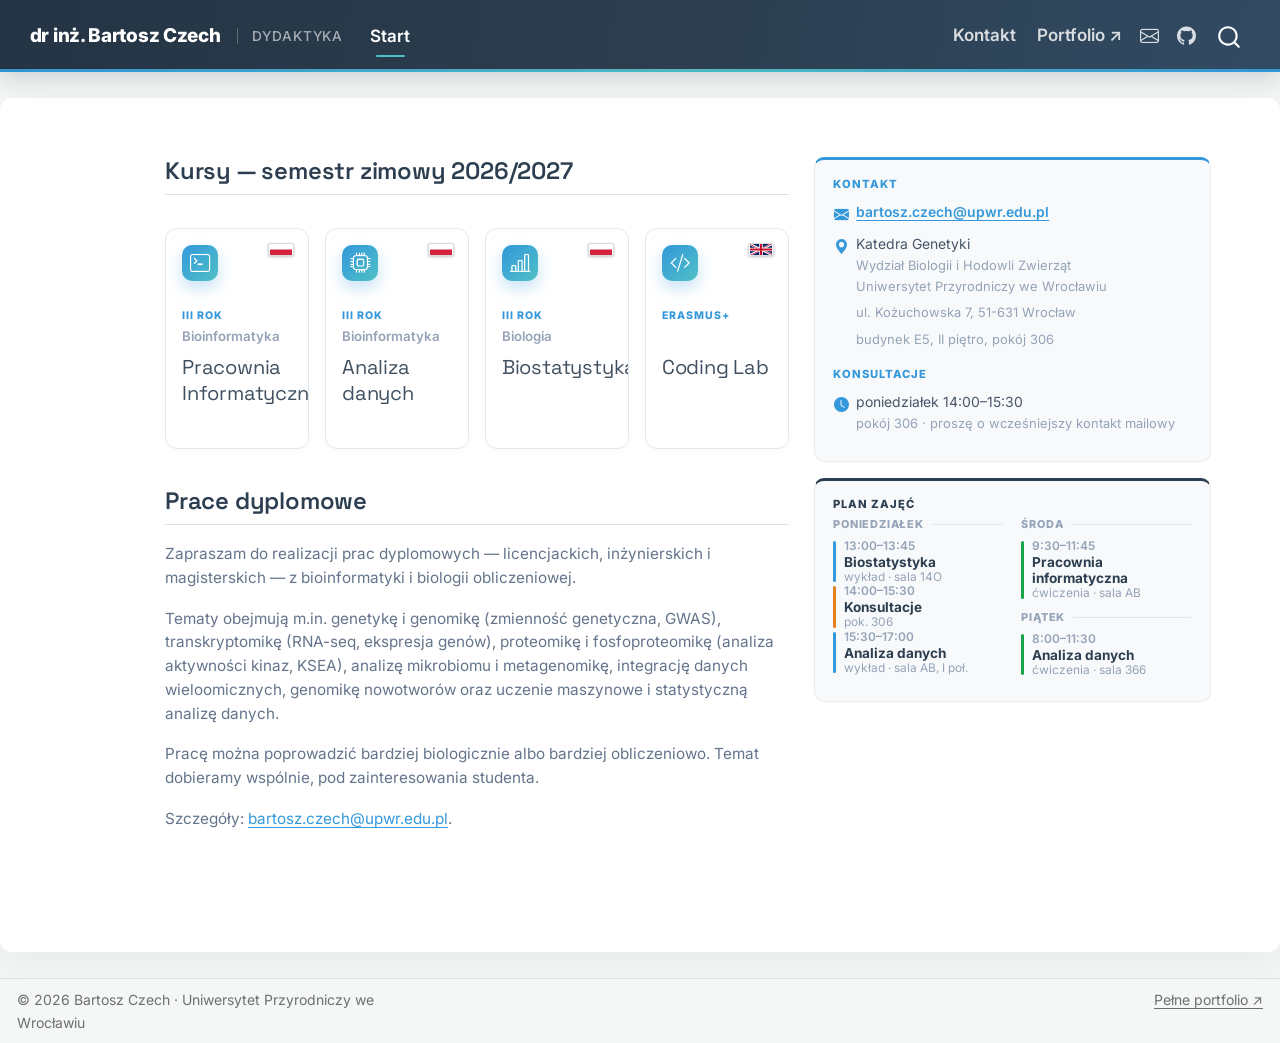
==== commit 9a374eee: "feat: expand thesis supervision topics on homepage" ====
--- a/teaching/index.html
+++ b/teaching/index.html
@@ -44,7 +44,7 @@
 <link href="site_libs/quarto-html/quarto-syntax-highlighting-64a204ab8560d761af7679ceaba22944.css" rel="stylesheet" id="quarto-text-highlighting-styles">
 <script src="site_libs/bootstrap/bootstrap.min.js"></script>
 <link href="site_libs/bootstrap/bootstrap-icons.css" rel="stylesheet">
-<link href="site_libs/bootstrap/bootstrap-880730f55ff78e3d33dbccb1461b6170.min.css" rel="stylesheet" append-hash="true" id="quarto-bootstrap" data-mode="light">
+<link href="site_libs/bootstrap/bootstrap-49ae720baf11550b6e7605f7799c9f5d.min.css" rel="stylesheet" append-hash="true" id="quarto-bootstrap" data-mode="light">
 <script id="quarto-search-options" type="application/json">{
   "location": "navbar",
   "copy-button": false,
@@ -207,7 +207,10 @@
 </section>
 <section id="prace-dyplomowe" class="level2">
 <h2 class="anchored" data-anchor-id="prace-dyplomowe">Prace dyplomowe</h2>
-<p>Zapraszam do realizacji prac dyplomowych (licencjackich, inżynierskich i magisterskich) z bioinformatyki i biologii obliczeniowej. Zakres tematów jest szeroki: analiza danych omicznych (genomika, transkryptomika, mikrobiom, dane wieloomiczne), uczenie maszynowe, a także programowanie i metody algorytmiczne. Temat ustalamy wspólnie, pod kątem zainteresowań studenta. Szczegóły: <a href="mailto:bartosz.czech@upwr.edu.pl">bartosz.czech@upwr.edu.pl</a>.</p>
+<p>Zapraszam do realizacji prac dyplomowych — licencjackich, inżynierskich i magisterskich — z bioinformatyki i biologii obliczeniowej.</p>
+<p>Tematy obejmują m.in. genetykę i genomikę (zmienność genetyczna, GWAS), transkryptomikę (RNA-seq, ekspresja genów), proteomikę i fosfoproteomikę (analiza aktywności kinaz, KSEA), analizę mikrobiomu i metagenomikę, integrację danych wieloomicznych, genomikę nowotworów oraz uczenie maszynowe i statystyczną analizę danych.</p>
+<p>Pracę można poprowadzić bardziej biologicznie albo bardziej obliczeniowo. Temat dobieramy wspólnie, pod zainteresowania studenta.</p>
+<p>Szczegóły: <a href="mailto:bartosz.czech@upwr.edu.pl">bartosz.czech@upwr.edu.pl</a>.</p>
 
 
 </section>
